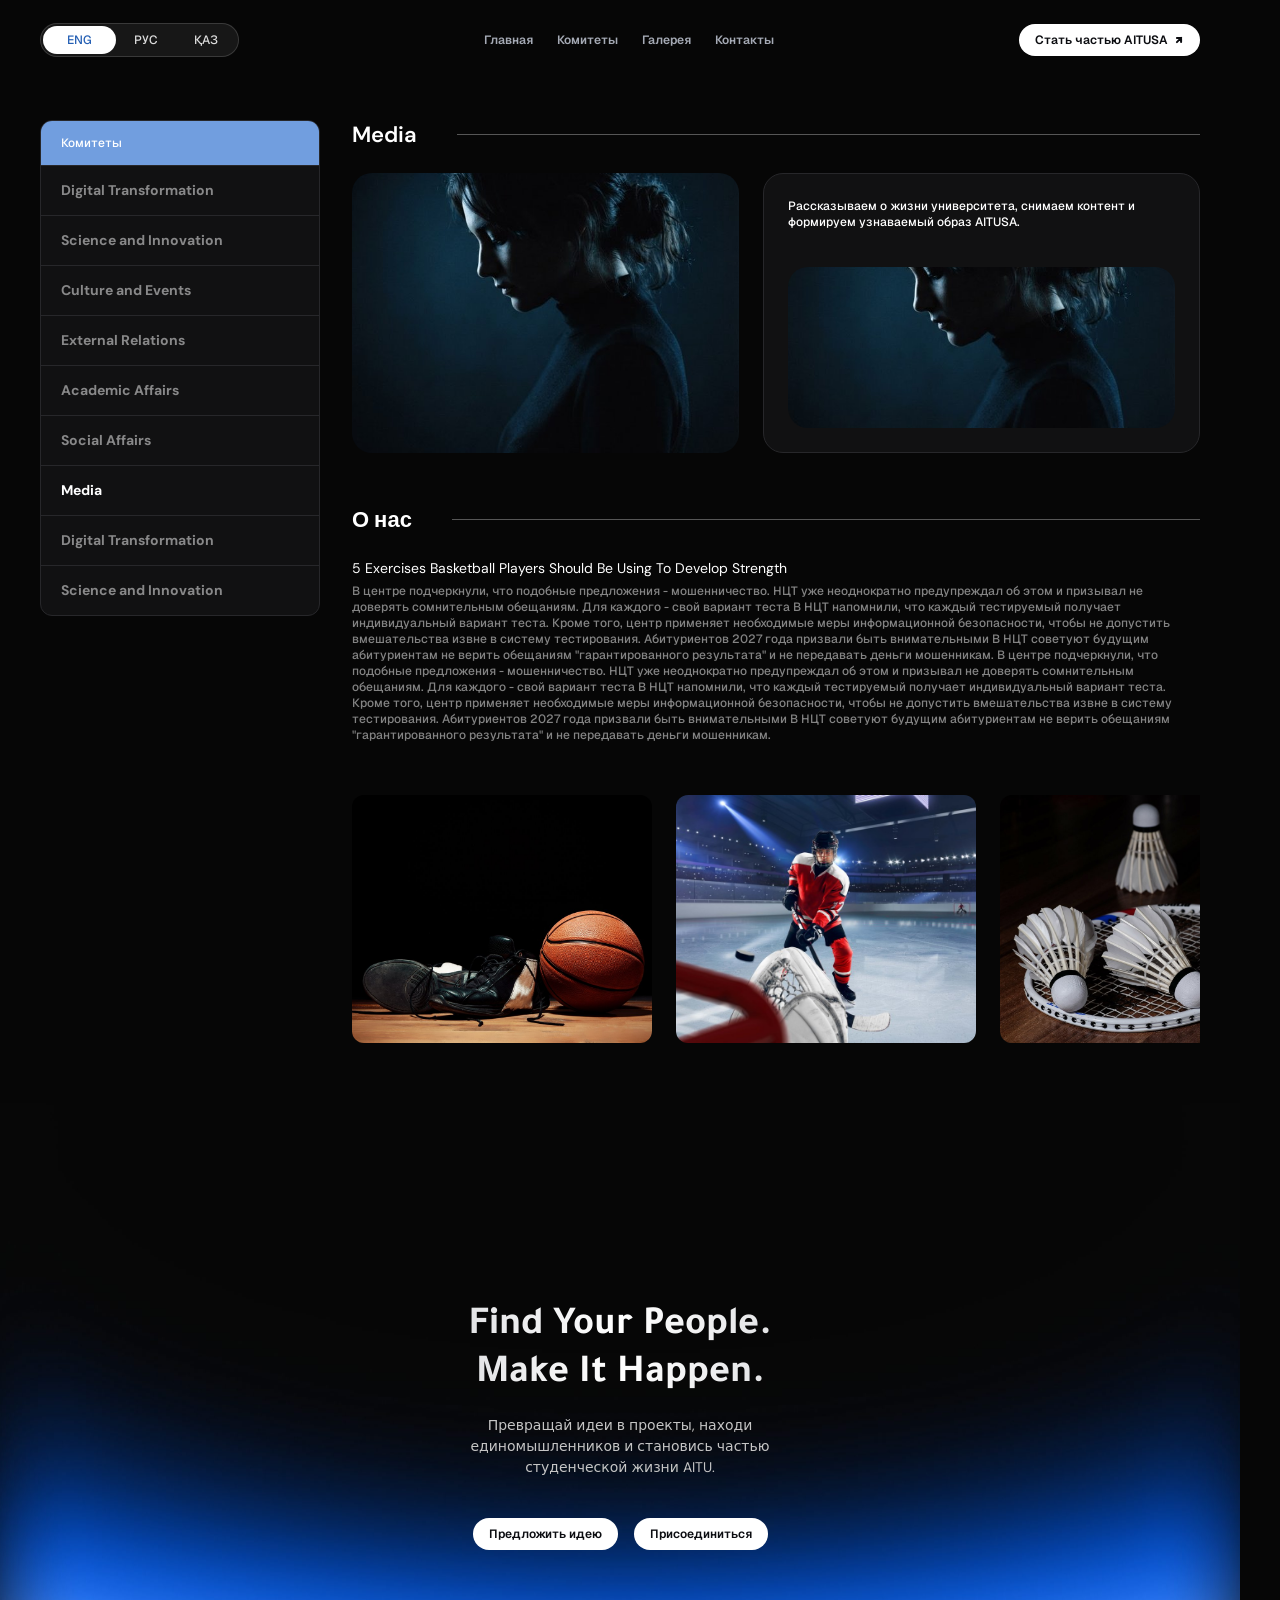
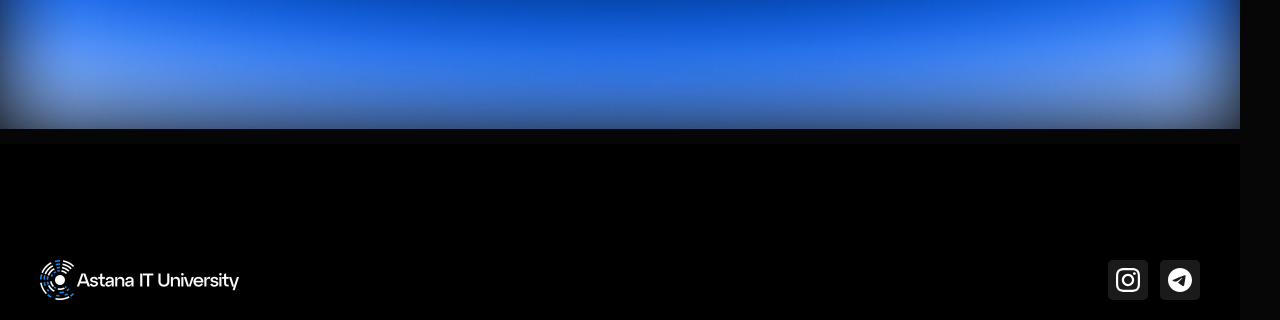
==== committee.html @ 29616104 "Revert "Point Контакты nav link to Telegram" This reverts commit 77c4627c0dfffaf804b4581aea89e453491" ====
<!doctype html>
<html lang="ru">
<head>
<meta charset="utf-8">
<meta name="viewport" content="width=device-width, initial-scale=1">
<title>AITUSA — Комитеты</title>
<link rel="stylesheet" href="style.css?v=2">
</head>
<body>
<div class="page">

  <header class="nav">
    <nav class="lang glass"><a class="on" href="#">ENG</a><a href="#">РУС</a><a href="#">ҚАЗ</a></nav>
    <ul>
      <li><a href="index.html">Главная</a></li>
      <li><a href="committee.html">Комитеты</a>
        <div class="dropdown">
          <a href="committee.html"><i class="ic"><img src="assets/icon-cap.svg" alt=""></i><div><b>Digital Transformation</b><span>Программы для получения степени бакалавра</span></div></a>
          <a href="committee.html"><i class="ic"><img src="assets/icon-book.svg" alt=""></i><div><b>Science and Innovation</b><span>Программы для получения степени бакалавра</span></div></a>
          <a href="committee.html"><i class="ic"><img src="assets/icon-award.svg" alt=""></i><div><b>Culture and Events</b><span>Программы для получения степени бакалавра</span></div></a>
          <a href="committee.html"><i class="ic"><img src="assets/icon-globe2.svg" alt=""></i><div><b>External Relations</b><span>Программы для получения степени бакалавра</span></div></a>
          <a href="committee.html"><i class="ic"><img src="assets/icon-file.svg" alt=""></i><div><b>Academic Affairs</b><span>Программы для получения степени бакалавра</span></div></a>
          <a href="committee.html"><i class="ic"><img src="assets/icon-trophy.svg" alt=""></i><div><b>Social Affairs</b><span>Программы для получения степени бакалавра</span></div></a>
          <a href="committee.html"><i class="ic"><img src="assets/icon-camera.svg" alt=""></i><div><b>Media</b><span>Программы для получения степени бакалавра</span></div></a>
        </div>
      </li>
      <li><a href="gallery.html">Галерея</a></li>
      <li><a href="index.html#contacts">Контакты</a></li>
    </ul>
    <a class="pill" href="#">Стать частью AITUSA <img src="assets/arrow-up-right.svg" alt=""></a>
  </header>

  <main class="inner">
  <div class="committee">
    <nav class="sidebar">
      <a href="#">Комитеты</a>
    <a href="#">Digital Transformation</a>
    <a href="#">Science and Innovation</a>
    <a href="#">Culture and Events</a>
    <a href="#">External Relations</a>
    <a href="#">Academic Affairs</a>
    <a href="#">Social Affairs</a>
    <a href="#" class="on">Media</a>
    <a href="#">Digital Transformation</a>
    <a href="#">Science and Innovation</a>
    </nav>
    <div class="body">
      <section>
        <div class="sec-head"><h2>Media</h2></div>
        <div class="about-row">
          <img src="assets/portrait.jpg" alt="">
          <div class="about-card">
            <p>Рассказываем о жизни университета, снимаем контент и формируем узнаваемый образ AITUSA.</p>
            <img src="assets/portrait.jpg" alt="">
          </div>
        </div>
      </section>
      <section>
        <div class="sec-head"><h2>О нас</h2></div>
        <div class="text">
          <h3>5 Exercises Basketball Players Should Be Using To Develop Strength</h3>
          <p>В центре подчеркнули, что подобные предложения - мошенничество. НЦТ уже неоднократно предупреждал об этом и призывал не доверять сомнительным обещаниям. Для каждого - свой вариант теста В НЦТ напомнили, что каждый тестируемый получает индивидуальный вариант теста. Кроме того, центр применяет необходимые меры информационной безопасности, чтобы не допустить вмешательства извне в систему тестирования. Абитуриентов 2027 года призвали быть внимательными В НЦТ советуют будущим абитуриентам не верить обещаниям "гарантированного результата" и не передавать деньги мошенникам. В центре подчеркнули, что подобные предложения - мошенничество. НЦТ уже неоднократно предупреждал об этом и призывал не доверять сомнительным обещаниям. Для каждого - свой вариант теста В НЦТ напомнили, что каждый тестируемый получает индивидуальный вариант теста. Кроме того, центр применяет необходимые меры информационной безопасности, чтобы не допустить вмешательства извне в систему тестирования. Абитуриентов 2027 года призвали быть внимательными В НЦТ советуют будущим абитуриентам не верить обещаниям "гарантированного результата" и не передавать деньги мошенникам.</p>
        </div>
      </section>
      <div class="strip">
        <img src="assets/event-basketball.jpg" alt=""><img src="assets/event-hockey.jpg" alt=""><img src="assets/event-badminton.jpg" alt=""><img src="assets/event-badminton.jpg" alt="">
      </div>
    </div>
  </div>

  <footer class="footer" id="contacts">
    <div class="cta">
      <h2 class="display">Find Your People.<br>Make It Happen.</h2>
      <p>Превращай идеи в проекты, находи единомышленников и становись частью студенческой жизни AITU.</p>
      <div class="center"><a class="pill" href="#">Предложить идею</a><a class="pill" href="#">Присоединиться</a></div>
    </div>
    <div class="bottom">
      <img class="logo" src="assets/aitu-logo.png" alt="Astana IT University">
      <div class="soc">
        <a href="#"><img src="assets/icon-instagram.svg" alt="Instagram"></a>
        <a href="#"><img src="assets/icon-telegram.svg" alt="Telegram"></a>
      </div>
    </div>
  </footer>
  </main>

</div>
</body>
</html>
---- style.css ----
@import url('https://fonts.googleapis.com/css2?family=Geist:wght@400;500;600;700;800&family=DM+Sans:opsz,wght@9..40,400;9..40,500;9..40,600;9..40,700&family=Tajawal:wght@700&display=swap');

:root {
  --bg: #060606;
  --card: #111112;
  --line: #27272a;
  --glass: rgba(255, 255, 255, .07);
  --glass-line: rgba(255, 255, 255, .15);
  --muted: #a5aab5;
  --blue: #005cf2;
  --blue-soft: #719edf;
  --ink: #0b0c10;
  --field: #171717;
  --field-line: #3a3a3a;
}

* { box-sizing: border-box; margin: 0; padding: 0; }
html { background: var(--bg); overflow-x: hidden; scrollbar-width: none; } /* 100vw включает скроллбар — прячем, чтобы не было полосы справа */
html::-webkit-scrollbar { display: none; }
body { font-family: 'DM Sans', system-ui, sans-serif; color: #fff; background: var(--bg); -webkit-font-smoothing: antialiased; }
a { color: inherit; text-decoration: none; }
img { display: block; }
ul { list-style: none; }
[hidden] { display: none !important; }
h1, h2, h3 { font-weight: 700; }

/* ponytail: 1240 макет масштабируется на всю ширину экрана, без настоящего адаптива */
.page { width: 1240px; position: relative; overflow: hidden; zoom: calc(100vw / 1240px); }

/* ---------- pills / buttons ---------- */
.pill { display: inline-flex; align-items: center; justify-content: center; gap: 6px; height: 32px; padding: 0 16px; border-radius: 100px; background: #fff; color: var(--ink); font: 600 12px/1 Geist, sans-serif; white-space: nowrap; }
.pill img { width: 10px; height: 10px; }
.glass { background: var(--glass); border: 1px solid var(--glass-line); }
.center { display: flex; justify-content: center; }
.display { font: 700 40px/48px Tajawal, sans-serif; }

/* ---------- navbar ---------- */
.nav { position: absolute; top: 0; left: 0; right: 0; height: 80px; display: flex; align-items: center; justify-content: space-between; padding: 24px 40px; z-index: 5; }
.lang { display: flex; padding: 2px; border-radius: 32px; font: 500 12px/16px Geist, sans-serif; color: rgba(255, 255, 255, .85); }
.lang a { padding: 6px 18px; border-radius: 24px; }
.lang a.on { padding: 6px 24px; background: #fff; color: #245fb4; }
.nav ul { display: flex; gap: 24px; font: 600 12px/1 Geist, sans-serif; color: var(--muted); position: relative; }
.nav li.active { color: #fff; }
.nav li { position: relative; padding: 10px 0; }

/* committees dropdown (55:669) */
.dropdown { display: none; position: absolute; top: 28px; left: 0; width: 360px; padding: 14px; border-radius: 12px; background: #15161a; border: 1px solid var(--glass-line); box-shadow: 0 20px 60px rgba(0, 0, 0, .6); }
.nav li:hover .dropdown { display: block; }
.dropdown a { display: flex; gap: 12px; align-items: flex-start; padding: 12px 10px; border-radius: 8px; }
.dropdown a:hover { background: var(--glass); }
.dropdown .ic { flex: none; width: 28px; height: 28px; border-radius: 6px; background: var(--blue-soft); display: grid; place-items: center; }
.dropdown .ic img { width: 16px; height: 16px; }
.dropdown b { display: block; font: 700 12px/1.2 Geist, sans-serif; color: #fff; }
.dropdown span { display: block; margin-top: 4px; font: 400 10px/1.3 Geist, sans-serif; color: var(--muted); }

/* ---------- hero ---------- */
.hero { position: relative; height: 1007px; overflow: hidden; }
.hero .bg { left: 17px; top: -42px; width: 1362px; height: 763px; }
.hero .glow { left: 468px; top: 272px; width: 445px; height: 410px; border-radius: 50%; background: rgba(255, 255, 255, .08); filter: blur(200px); }
.hero .cat { left: 228px; top: 144px; width: 780px; height: 780px; }
.hero > * { position: absolute; }
.pitch { left: 40px; top: 157px; width: 712px; }
.pitch h1 { font: 700 64px/1.2 Tajawal, sans-serif; letter-spacing: -1px; text-transform: uppercase; width: 587px; }
.pitch p { width: 385px; font-size: 14px; line-height: 1.5; color: rgba(255, 255, 255, .64); }
.watch { display: flex; align-items: center; gap: 12px; margin-top: 24px; font: 700 12px/1 Geist, sans-serif; letter-spacing: 1px; text-transform: uppercase; }
.watch i { width: 40px; height: 40px; border-radius: 50%; border: 1.5px solid #fff; background: var(--glass); display: grid; place-items: center; }
.watch i img { width: 14px; height: 14px; }

.about { left: 900px; top: 398px; width: 300px; padding: 20px; border-radius: 16px; display: flex; flex-direction: column; gap: 12px; }
.about h3 { font: 700 12px/1 Geist, sans-serif; text-transform: uppercase; }
.about p { font: 400 11px/1.4 Geist, sans-serif; color: rgba(255, 255, 255, .8); }
.about .pill { width: 100%; }

.stats { left: 40px; top: 613px; display: flex; gap: 24px; padding: 16px 24px; border-radius: 24px; }
.stats b { display: block; font: 800 14px/1 Geist, sans-serif; }
.stats span { display: block; margin-top: 2px; font: 400 9px/1 Geist, sans-serif; color: var(--muted); }

.follow { left: 992px; top: 624px; display: flex; align-items: center; gap: 8px; padding: 6px 12px; border-radius: 100px; }
.follow img { width: 24px; height: 24px; border-radius: 50%; }
.follow b { display: block; font: 800 14px/1 Geist, sans-serif; }
.follow span { display: block; margin-top: 1px; font: 400 9px/1 Geist, sans-serif; color: var(--muted); }

/* ---------- generic section header ---------- */
.sec-head { display: flex; align-items: center; gap: 40px; height: 29px; }
.sec-head h2 { font: 600 22px/29px 'DM Sans', sans-serif; white-space: nowrap; }
.sec-head:after { content: ''; flex: 1; height: 1px; background: rgba(255, 255, 255, .32); }

/* ---------- events (landing) ---------- */
.events { padding: 0 40px; height: 571px; position: relative; }
.events .row { display: flex; gap: 24px; margin-top: 52px; overflow: hidden; }
.event { flex: none; width: 300px; }
.event img { width: 300px; height: 248px; object-fit: cover; border-radius: 12px; }
.event time { display: block; margin-top: 16px; font-size: 14px; line-height: 1.5; color: rgba(255, 255, 255, .6); }
.event h3 { margin-top: 8px; font-size: 16px; line-height: 21px; height: 42px; overflow: hidden; }
.event p { margin-top: 8px; font-size: 14px; line-height: 21px; color: rgba(255, 255, 255, .8); display: -webkit-box; -webkit-line-clamp: 3; -webkit-box-orient: vertical; overflow: hidden; }
.events > .center { position: absolute; left: 0; right: 0; top: 539px; }

/* ---------- manifesto + bento ---------- */
.manifesto { margin-top: 200px; height: 361px; text-align: center; }
.manifesto h2 { width: 920px; margin: 0 auto; height: 192px; }
.manifesto h2 span { color: #5a5c63; }
.manifesto p { margin-top: 48px; font-size: 14px; color: rgba(255, 255, 255, .31); }

.bento { margin: 0 40px; height: 344px; padding: 32px; border-radius: 32px; background: #0b0b0c; border: 1px solid rgba(255, 255, 255, .1); display: flex; gap: 24px; }
.bento > * { height: 280px; border-radius: 20px; flex: none; }
.bento p { font: 500 12px/16px Geist, sans-serif; color: rgba(255, 255, 255, .31); }
.b-built { width: 364px; padding: 24px 16px; position: relative; }
.b-built h3 { width: 332px; text-transform: uppercase; }
.b-built p { margin-top: 16px; width: 332px; }
.b-built .g1, .b-built .g2, .shield { position: absolute; display: grid; place-items: center; border-radius: 16px; background: rgba(255, 255, 255, .06); border: 1px solid rgba(255, 255, 255, .1); }
.b-built .g1 { left: 185px; top: -10px; width: 57px; height: 57px; }
.b-built .g2 { left: 40px; top: 186px; width: 54px; height: 54px; }
.b-built img { width: 28px; height: 28px; }
.b-team { width: 240px; background: #fff; color: var(--ink); padding: 24px; }
.avatars { display: grid; grid-template-columns: repeat(3, 58px); gap: 8px; }
.avatars img { width: 58px; height: 58px; border-radius: 50%; object-fit: cover; }
.b-team .stat { display: flex; align-items: baseline; justify-content: space-between; margin-top: 60px; }
.b-team b { font: 700 40px/48px 'DM Sans', sans-serif; }
.b-team span { font: 500 10px/1 'DM Sans', sans-serif; }
.b-events { width: 240px; background: var(--card); border: 1px solid var(--line); padding: 24px; display: flex; flex-direction: column; position: relative; }
.b-events .top { display: flex; justify-content: space-between; align-items: flex-start; }
.b-events b { font: 700 36px/48px 'DM Sans', sans-serif; }
.b-events small { display: block; font-size: 10px; color: rgba(255, 255, 255, .5); letter-spacing: .3px; }
.shield { right: 24px; top: 34px; width: 44px; height: 44px; border-radius: 50%; }
.shield img { width: 28px; height: 28px; }
.b-events p { margin-top: auto; }
.b-portrait { width: 180px; object-fit: cover; }

/* ---------- committees ---------- */
.committees { margin-top: 200px; padding: 0 40px; }
.grid { margin-top: 40px; display: flex; flex-direction: column; gap: 24px; }
.grid .row { display: flex; gap: 24px; }
.card { flex: 1; height: 275px; padding: 32px; border-radius: 24px; background: var(--card); border: 1px solid var(--line); display: flex; flex-direction: column; }
.card .ic { width: 48px; height: 48px; border-radius: 12px; background: var(--blue-soft); display: grid; place-items: center; }
.card .ic img { width: 24px; height: 24px; }
.card h3 { margin-top: 24px; font-size: 22px; line-height: 29px; }
.card p { margin-top: 12px; font-size: 14px; line-height: 21px; color: rgba(255, 255, 255, .32); }
.card a { margin-top: auto; display: flex; justify-content: space-between; align-items: center; font: 800 14px/18px Geist, sans-serif; }
.card a i { width: 32px; height: 32px; border-radius: 50%; background: var(--blue-soft); display: grid; place-items: center; }
.card a i img { width: 14px; height: 14px; }
.card.bright .ic, .card.bright a i { background: var(--blue); }

/* ---------- why us ---------- */
.why { position: relative; margin: 200px 40px 0; height: 480px; }
.why .ring { position: absolute; left: 50%; top: 50%; translate: -50% -50%; border-radius: 50%; border: 1px solid #59595c; }
.why h2 { position: absolute; left: 50%; top: 50%; translate: -50% -50%; width: 300px; text-align: center; }
.why .q { position: absolute; width: 420px; padding: 24px; border-radius: 20px; background: var(--card); border: 1px solid var(--line); }
.why .q h3 { font-size: 22px; line-height: 29px; }
.why .q p { margin-top: 8px; font-size: 14px; line-height: 21px; color: rgba(255, 255, 255, .8); }

/* ---------- gallery (landing) ---------- */
.gallery { margin-top: 200px; padding: 0 40px; }
.g-grid { margin-top: 40px; display: flex; flex-direction: column; gap: 24px; }
.g-grid .row { display: flex; gap: 24px; }
.g-grid img { height: 320px; border-radius: 24px; object-fit: cover; }
.g-grid .n { width: 280px; }
.g-grid .w { width: 856px; }
.gallery .center { margin-top: 40px; }

/* ---------- footer ---------- */
.footer { margin-top: 200px; }
.cta { position: relative; height: 626px; padding-top: 200px; text-align: center; overflow: hidden; z-index: 0; }
.cta::before { content: ''; position: absolute; left: -90px; top: -90px; width: 1420px; height: 806px; background: url(assets/footer-glow.jpg) 0 0 / 100% 100%; z-index: -1; } /* рендер Gradient+Blur, blur 90 = отступ */
.cta h2 { background: linear-gradient(90deg, #8a8d96, #fff 50%, #8a8d96); -webkit-background-clip: text; background-clip: text; color: transparent; }
.cta p { margin: 16px auto 0; width: 404px; font-size: 14px; line-height: 21px; color: #c5c5c5; }
.cta .center { margin-top: 40px; gap: 16px; }
.bottom { margin-top: 15px; height: 176px; padding: 96px 40px 0; display: flex; justify-content: space-between; align-items: center; background: #000; }
.bottom .logo { width: 199px; height: 40px; }
.bottom .soc { display: flex; gap: 12px; }
.bottom .soc a { width: 40px; height: 40px; border-radius: 4.8px; background: #1a1a1a; display: grid; place-items: center; }
.bottom .soc img { width: 24px; height: 24px; }

/* ---------- inner pages: shared ---------- */
.inner { padding: 120px 40px 0; }
.inner .footer { margin: 60px -40px 0; }

/* ---------- committee page (51:120) ---------- */
.committee { display: flex; gap: 32px; }
.sidebar { flex: none; width: 280px; align-self: flex-start; border-radius: 12px; overflow: hidden; border: 1px solid var(--line); background: var(--card); }
.sidebar a { display: block; padding: 14px 20px; font: 700 14px/21px 'DM Sans', sans-serif; color: rgba(255, 255, 255, .5); border-top: 1px solid var(--line); }
.sidebar a:first-child { border: 0; background: var(--blue-soft); font: 500 12px/16px Geist, sans-serif; color: #fff; }
.sidebar a.on { color: #fff; }
.sidebar a:hover { color: #fff; }
.committee .body { flex: 1; min-width: 0; display: flex; flex-direction: column; gap: 52px; }
.committee .about-row { display: flex; gap: 24px; margin-top: 24px; }
.committee .about-row > img { width: 387px; height: 280px; object-fit: cover; border-radius: 20px; }
.committee .about-card { flex: 1; height: 280px; padding: 24px; border-radius: 20px; background: var(--card); border: 1px solid var(--line); display: flex; flex-direction: column; gap: 0; }
.committee .about-card p { font: 500 12px/16px Geist, sans-serif; height: 71px; }
.committee .about-card img { width: 100%; height: 161px; object-fit: cover; border-radius: 20px; }
.committee .text { margin-top: 24px; display: flex; flex-direction: column; gap: 4px; }
.committee .text h3 { font-size: 14px; line-height: 21px; font-weight: 400; }
.committee .text p { font: 500 12px/16px Geist, sans-serif; color: rgba(255, 255, 255, .5); }
.committee .strip { display: flex; gap: 24px; overflow: hidden; }
.committee .strip img { flex: none; width: 300px; height: 248px; object-fit: cover; border-radius: 12px; }

/* ---------- gallery page (75:277) ---------- */
.g-head { width: 640px; display: flex; flex-direction: column; gap: 32px; }
.badge { display: inline-flex; align-items: center; gap: 6px; align-self: flex-start; height: 32px; padding: 0 16px; border-radius: 100px; font: 500 12px/16px Geist, sans-serif; }
.badge img { width: 14px; height: 14px; }
.g-head p { margin-top: 4px; font-size: 16px; line-height: 24px; color: rgba(255, 255, 255, .64); }

.filters { margin-top: 32px; display: flex; gap: 12px; align-items: flex-start; }
.chip { display: inline-flex; align-items: center; gap: 8px; height: 45px; padding: 0 16px; border-radius: 100px; background: var(--field); border: 1px solid var(--field-line); font-size: 14px; line-height: 21px; white-space: nowrap; cursor: pointer; list-style: none; }
.chip::-webkit-details-marker { display: none; }
.chip img { width: 16px; height: 16px; }
.chip img.chev { width: 12px; height: 12px; }
.chip.on { padding: 0 28px; background: #2f80ed; border-color: transparent; }
.chip.reset { margin-left: auto; padding: 0 20px; }
.chip.reset img { width: 14px; height: 14px; }
.filter { position: relative; }
.filter[open] .chip { border-color: #fff; }
.filter[open] .chev { rotate: 180deg; }
.fcard { position: absolute; z-index: 10; top: 53px; left: 0; width: 290px; border-radius: 16px; background: var(--field); border: 1px solid var(--field-line); box-shadow: 0 30px 80px rgba(0, 0, 0, .7); }
.fcard header { display: flex; align-items: center; gap: 10px; padding: 16px 16px 12px; border-bottom: 1px solid var(--field-line); font: 600 14px/18px 'DM Sans', sans-serif; }
.fcard header img { width: 18px; height: 18px; }
.fcard header .x { margin-left: auto; width: 16px; height: 16px; cursor: pointer; }
.fcard ul { padding: 12px 16px 16px; }
.fcard label { display: flex; align-items: center; gap: 12px; padding: 8px 0; font-size: 13px; line-height: 17px; white-space: nowrap; cursor: pointer; }
.fcard label.all { font-weight: 500; }
.fcard input { appearance: none; flex: none; width: 18px; height: 18px; margin: 0; border-radius: 4px; border: 1px solid rgba(255, 255, 255, .5); cursor: pointer; }
.fcard input:checked { border: 0; background: #3b82f6 url(assets/ic-check.svg) center / 10px no-repeat; }
.fcard label img { width: 28px; height: 28px; }
.fcard small { margin-left: auto; font: 400 11px/14px Geist, sans-serif; }

.projects { margin-top: 48px; display: grid; grid-template-columns: repeat(3, 370px); gap: 24px; }
.proj { position: relative; height: 485px; padding: 24px; border-radius: 16px; overflow: hidden; display: flex; flex-direction: column; isolation: isolate; }
.proj > img { position: absolute; inset: 0; z-index: -1; width: 100%; height: 100%; object-fit: cover; filter: brightness(.5); }
.proj .top { display: flex; justify-content: space-between; align-items: center; font: 500 12px/16px Geist, sans-serif; }
.proj .tag { height: 28px; padding: 0 16px; border-radius: 100px; display: inline-flex; align-items: center; }
.proj .tag.academic { background: #4d8bfa; }
.proj .tag.it { background: #a88bfa; }
.proj .tag.culture { background: #47d1a0; }
.proj time { display: flex; align-items: center; gap: 4px; }
.proj time img { width: 14px; height: 14px; }
.proj h3 { margin-top: auto; font-size: 22px; line-height: 29px; }
.proj p { margin-top: 8px; font-size: 14px; line-height: 21px; }
.proj .people { margin-top: 16px; display: flex; align-items: center; gap: 8px; font: 500 12px/16px Geist, sans-serif; }
.proj .people span { display: flex; }
.proj .people img { width: 24px; height: 24px; border-radius: 50%; border: 1px solid #fff; }
.proj .people img + img { margin-left: -8px; }

.empty { height: 280px; border-radius: 24px; background: rgba(21, 21, 22, .64); display: flex; flex-direction: column; justify-content: center; align-items: center; gap: 8px; text-align: center; }
.empty b { font-size: 22px; line-height: 29px; }
.empty span { font-size: 14px; line-height: 21px; color: rgba(255, 255, 255, .64); }

/* ---------- events page (83:1128) ---------- */
.ev-section .cards { margin-top: 24px; display: grid; grid-template-columns: repeat(3, 371px); gap: 24px; }
.ev-section.band { margin: 64px -40px; padding: 64px 40px; background: rgba(21, 21, 22, .64); }
.ev { height: 520px; border-radius: 32px; overflow: hidden; background: var(--card); border: 1px solid var(--line); }
.ev .img { position: relative; height: 240px; }
.ev .img img { width: 100%; height: 100%; object-fit: cover; }
.ev .img span { position: absolute; left: 20px; top: 20px; height: 27px; padding: 0 14px; border-radius: 100px; background: rgba(17, 17, 18, .24); backdrop-filter: blur(8px); font: 400 11px/27px Geist, sans-serif; }
.ev .info { padding: 24px 24px 28px; display: flex; flex-direction: column; gap: 16px; }
.ev .meta { display: flex; flex-direction: column; gap: 8px; }
.ev .meta div { display: flex; align-items: center; gap: 8px; font: 500 12px/16px Geist, sans-serif; color: rgba(255, 255, 255, .64); }
.ev .meta img { width: 16px; height: 16px; }
.ev h3 { font-size: 22px; line-height: 29px; }
.ev p { font-size: 14px; line-height: 21px; color: rgba(255, 255, 255, .64); }

/* ======================= mobile (< 900px) ======================= */
@media (max-width: 900px) {
  .page { width: 100%; zoom: 1; padding: 0 16px; }

  /* nav: switcher + cta сверху, ссылки строкой ниже */
  .nav { position: relative; height: auto; flex-wrap: wrap; padding: 16px 0; gap: 12px; }
  .nav ul { order: 3; width: 100%; justify-content: center; gap: 20px; }
  .nav li { padding: 6px 0; }
  .dropdown { display: none !important; }

  /* hero: всё в колонку */
  .hero { height: auto; display: flex; flex-direction: column; gap: 20px; padding-bottom: 8px; overflow: visible; isolation: isolate; }
  .hero > * { position: static; }
  .hero .bg { position: absolute; left: -16px; top: -80px; width: 100vw; height: 720px; object-fit: cover; object-position: 50% 0; z-index: -1; opacity: .7; }
  .hero .glow { display: none; }
  .pitch { width: 100%; padding-top: 16px; }
  .pitch h1 { width: 100%; font-size: 40px; }
  .pitch p { width: 100%; }
  .hero .cat { width: 100%; height: auto; align-self: center; max-width: 480px; margin: -24px 0 -8px; }
  .about { width: 100%; }
  .stats { justify-content: space-between; }
  .follow { align-self: flex-start; }

  /* events: горизонтальная лента */
  .events { padding: 0; height: auto; }
  .events .row { margin-top: 32px; overflow-x: auto; scroll-snap-type: x mandatory; padding-bottom: 8px; scrollbar-width: none; }
  .events .row::-webkit-scrollbar { display: none; }
  .event { width: 260px; scroll-snap-align: start; }
  .event img { width: 260px; height: 200px; }
  .events > .center { position: static; margin-top: 24px; }

  /* manifesto + bento */
  .manifesto { margin-top: 96px; height: auto; }
  .manifesto h2 { width: 100%; height: auto; font-size: 24px; line-height: 32px; }
  .manifesto p { margin-top: 24px; }
  .bento { margin: 40px 0 0; height: auto; padding: 16px; flex-direction: column; gap: 16px; }
  .bento > * { width: 100%; height: auto; }
  .b-built { min-height: 280px; }
  .b-built h3 { font-size: 32px; line-height: 40px; }
  .b-built h3, .b-built p { width: auto; max-width: 332px; }
  .b-team { height: 280px; }
  .b-events { height: 240px; }
  .b-portrait { height: 280px; }

  /* committees */
  .committees { margin-top: 96px; padding: 0; }
  .grid .row { flex-direction: column; }
  .card { height: auto; min-height: 220px; padding: 24px; }

  /* why us */
  .why { margin: 96px 0 0; height: auto; display: flex; flex-direction: column; gap: 16px; }
  .why .ring { display: none; }
  .why h2, .why .q { position: static !important; translate: none; width: 100%; }
  .why h2 { order: -1; margin-bottom: 8px; }

  /* gallery */
  .gallery { margin-top: 96px; padding: 0; }
  .g-grid { margin-top: 24px; gap: 16px; }
  .g-grid .row { flex-direction: column; gap: 16px; }
  .g-grid img, .g-grid .n, .g-grid .w { width: 100%; height: 220px; }
  .gallery .center { margin-top: 24px; }

  /* footer */
  .footer { margin: 96px -16px 0; }
  .cta { height: auto; padding: 120px 16px 80px; }
  .cta::before { left: 0; top: -60px; width: 100%; height: calc(100% + 120px); }
  .cta h2 { font-size: 28px; line-height: 36px; }
  .cta h2 br { display: none; }
  .cta p { width: 100%; }
  .cta .center { flex-wrap: wrap; }
  .bottom { height: auto; padding: 40px 16px; }
  .bottom .logo { width: 150px; height: 30px; }

  /* inner pages */
  .inner { padding: 24px 0 0; }
  .inner .footer { margin: 60px -16px 0; }
  .committee { flex-direction: column; }
  .sidebar { width: 100%; }
  .committee .about-row { flex-direction: column; }
  .committee .about-row > img { width: 100%; }
  .committee .strip { overflow-x: auto; }
  .g-head { width: 100%; }
  .g-head h1 { font-size: 32px; line-height: 40px; }
  .filters { flex-wrap: wrap; }
  .chip.reset { margin-left: 0; }
  .projects, .ev-section .cards { grid-template-columns: 1fr; }
  .ev-section.band { margin: 48px -16px; padding: 48px 16px; }
}
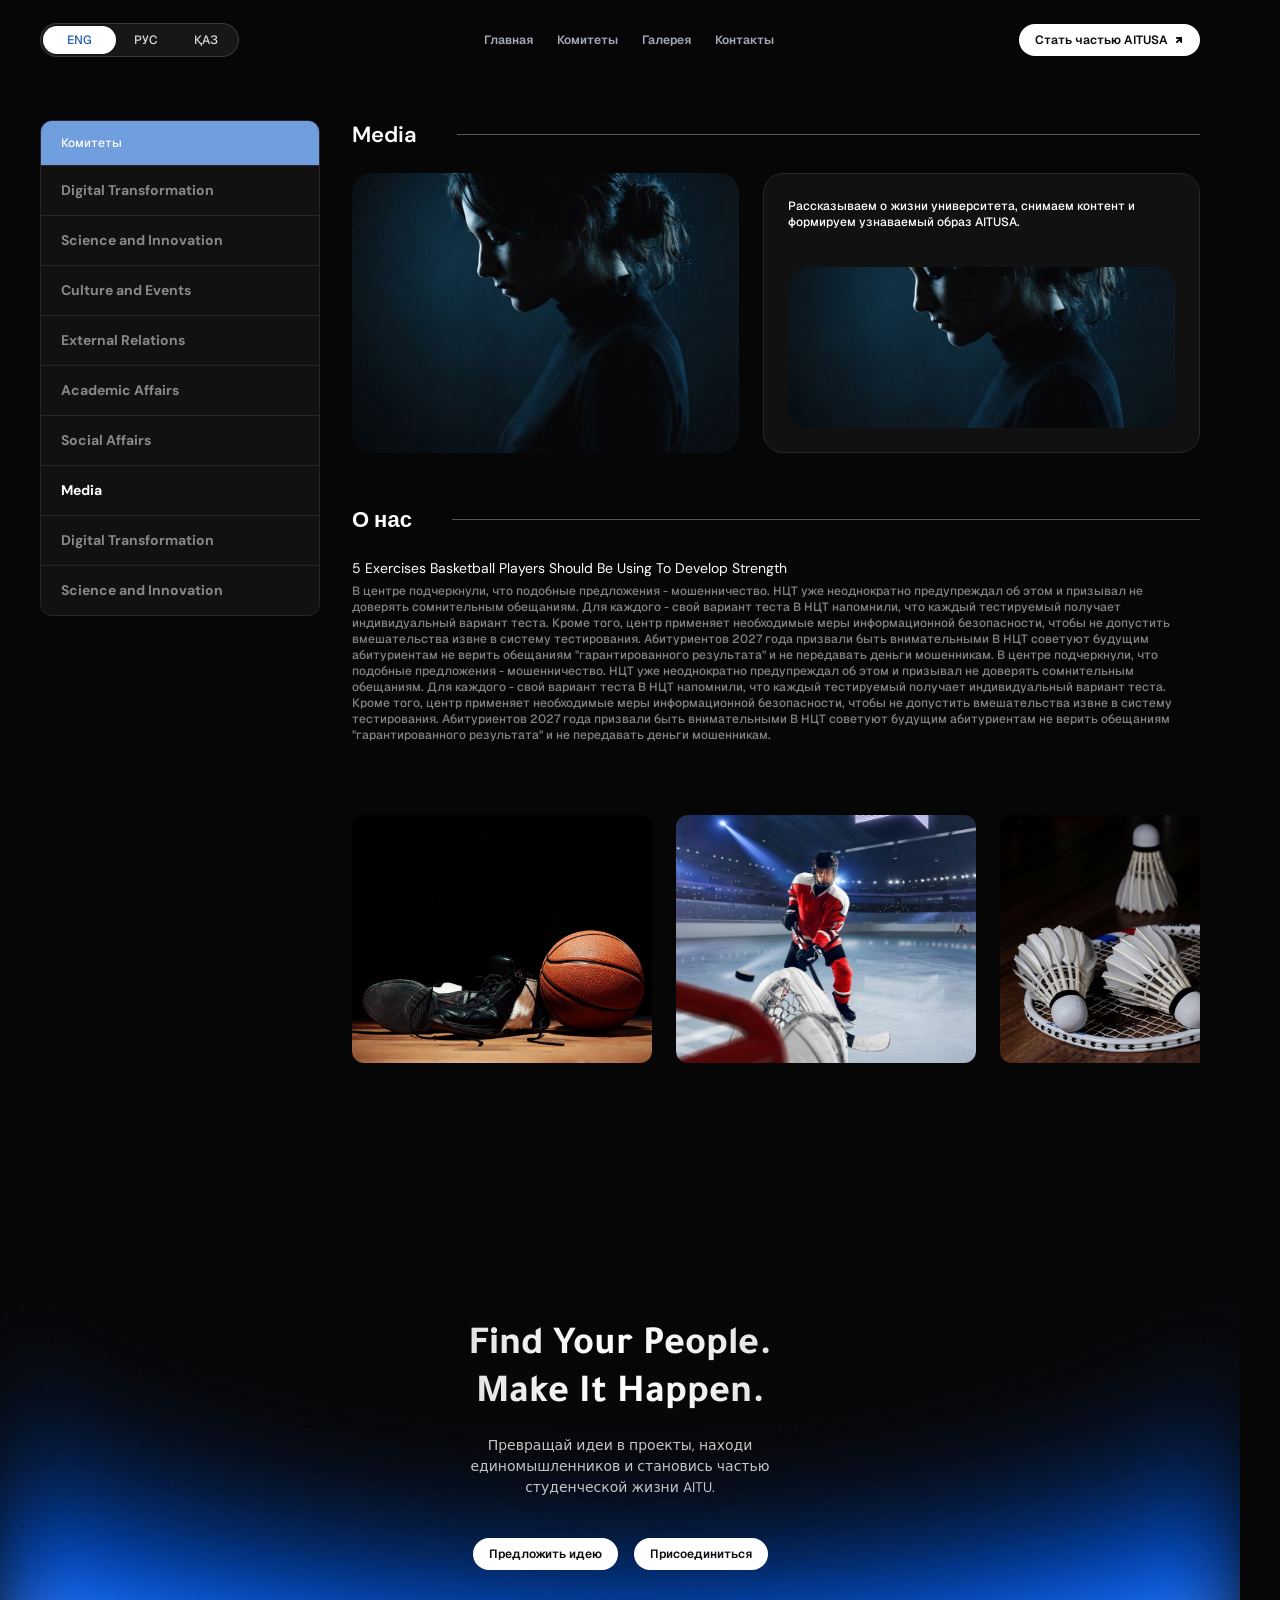
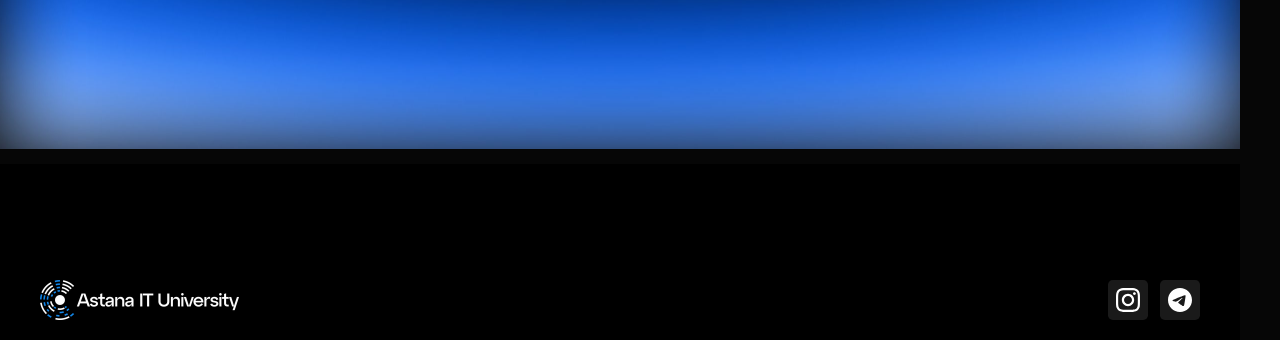
==== commit 6dc41963: "Mobile layouts for committee, gallery and events pages (Figma iPhone frames)" ====
--- a/committee.html
+++ b/committee.html
@@ -4,7 +4,7 @@
 <meta charset="utf-8">
 <meta name="viewport" content="width=device-width, initial-scale=1">
 <title>AITUSA — Комитеты</title>
-<link rel="stylesheet" href="style.css?v=2">
+<link rel="stylesheet" href="style.css?v=8">
 </head>
 <body>
 <div class="page">
@@ -15,36 +15,39 @@
       <li><a href="index.html">Главная</a></li>
       <li><a href="committee.html">Комитеты</a>
         <div class="dropdown">
+          <a class="x" href="#"><img src="assets/ic-x-circle.svg" alt="Закрыть"></a>
           <a href="committee.html"><i class="ic"><img src="assets/icon-cap.svg" alt=""></i><div><b>Digital Transformation</b><span>Программы для получения степени бакалавра</span></div></a>
-          <a href="committee.html"><i class="ic"><img src="assets/icon-book.svg" alt=""></i><div><b>Science and Innovation</b><span>Программы для получения степени бакалавра</span></div></a>
+          <a class="bright" href="committee.html"><i class="ic"><img src="assets/icon-book.svg" alt=""></i><div><b>Science and Innovation</b><span>Программы для получения степени бакалавра</span></div></a>
           <a href="committee.html"><i class="ic"><img src="assets/icon-award.svg" alt=""></i><div><b>Culture and Events</b><span>Программы для получения степени бакалавра</span></div></a>
           <a href="committee.html"><i class="ic"><img src="assets/icon-globe2.svg" alt=""></i><div><b>External Relations</b><span>Программы для получения степени бакалавра</span></div></a>
           <a href="committee.html"><i class="ic"><img src="assets/icon-file.svg" alt=""></i><div><b>Academic Affairs</b><span>Программы для получения степени бакалавра</span></div></a>
-          <a href="committee.html"><i class="ic"><img src="assets/icon-trophy.svg" alt=""></i><div><b>Social Affairs</b><span>Программы для получения степени бакалавра</span></div></a>
-          <a href="committee.html"><i class="ic"><img src="assets/icon-camera.svg" alt=""></i><div><b>Media</b><span>Программы для получения степени бакалавра</span></div></a>
+          <a class="bright" href="committee.html"><i class="ic"><img src="assets/icon-trophy.svg" alt=""></i><div><b>Social Affairs</b><span>Программы для получения степени бакалавра</span></div></a>
+          <a class="bright" href="committee.html"><i class="ic"><img src="assets/icon-camera.svg" alt=""></i><div><b>Media</b><span>Программы для получения степени бакалавра</span></div></a>
         </div>
       </li>
       <li><a href="gallery.html">Галерея</a></li>
       <li><a href="index.html#contacts">Контакты</a></li>
     </ul>
-    <a class="pill" href="#">Стать частью AITUSA <img src="assets/arrow-up-right.svg" alt=""></a>
+    <a class="pill" href="https://t.me/Akend0" target="_blank" rel="noopener">Стать частью AITUSA <img src="assets/arrow-up-right.svg" alt=""></a>
   </header>
 
   <main class="inner">
   <div class="committee">
     <nav class="sidebar">
-      <a href="#">Комитеты</a>
-    <a href="#">Digital Transformation</a>
-    <a href="#">Science and Innovation</a>
-    <a href="#">Culture and Events</a>
-    <a href="#">External Relations</a>
-    <a href="#">Academic Affairs</a>
-    <a href="#">Social Affairs</a>
-    <a href="#" class="on">Media</a>
-    <a href="#">Digital Transformation</a>
-    <a href="#">Science and Innovation</a>
+      <div class="sec-head m-only"><h2>Поиск комитета</h2></div>
+      <input class="search m-only" type="search" placeholder="Поиск комитета">
+      <a class="head" href="#">Комитеты</a>
+    <a href="#detail">Digital Transformation</a>
+    <a href="#detail">Science and Innovation</a>
+    <a href="#detail">Culture and Events</a>
+    <a href="#detail">External Relations</a>
+    <a href="#detail">Academic Affairs</a>
+    <a href="#detail">Social Affairs</a>
+    <a href="#detail" class="on">Media</a>
+    <a href="#detail">Digital Transformation</a>
+    <a href="#detail">Science and Innovation</a>
     </nav>
-    <div class="body">
+    <div class="body" id="detail">
       <section>
         <div class="sec-head"><h2>Media</h2></div>
         <div class="about-row">
@@ -62,6 +65,7 @@
           <p>В центре подчеркнули, что подобные предложения - мошенничество. НЦТ уже неоднократно предупреждал об этом и призывал не доверять сомнительным обещаниям. Для каждого - свой вариант теста В НЦТ напомнили, что каждый тестируемый получает индивидуальный вариант теста. Кроме того, центр применяет необходимые меры информационной безопасности, чтобы не допустить вмешательства извне в систему тестирования. Абитуриентов 2027 года призвали быть внимательными В НЦТ советуют будущим абитуриентам не верить обещаниям "гарантированного результата" и не передавать деньги мошенникам. В центре подчеркнули, что подобные предложения - мошенничество. НЦТ уже неоднократно предупреждал об этом и призывал не доверять сомнительным обещаниям. Для каждого - свой вариант теста В НЦТ напомнили, что каждый тестируемый получает индивидуальный вариант теста. Кроме того, центр применяет необходимые меры информационной безопасности, чтобы не допустить вмешательства извне в систему тестирования. Абитуриентов 2027 года призвали быть внимательными В НЦТ советуют будущим абитуриентам не верить обещаниям "гарантированного результата" и не передавать деньги мошенникам.</p>
         </div>
       </section>
+      <div class="sec-head m-only"><h2>Галерея</h2></div>
       <div class="strip">
         <img src="assets/event-basketball.jpg" alt=""><img src="assets/event-hockey.jpg" alt=""><img src="assets/event-badminton.jpg" alt=""><img src="assets/event-badminton.jpg" alt="">
       </div>
@@ -77,13 +81,14 @@
     <div class="bottom">
       <img class="logo" src="assets/aitu-logo.png" alt="Astana IT University">
       <div class="soc">
-        <a href="#"><img src="assets/icon-instagram.svg" alt="Instagram"></a>
-        <a href="#"><img src="assets/icon-telegram.svg" alt="Telegram"></a>
+        <a href="https://instagram.com/astana_it_students" target="_blank" rel="noopener"><img src="assets/icon-instagram.svg" alt="Instagram"></a>
+        <a href="https://t.me/aitusanews" target="_blank" rel="noopener"><img src="assets/icon-telegram.svg" alt="Telegram"></a>
       </div>
     </div>
   </footer>
   </main>
 
 </div>
+<script src="nav.js"></script>
 </body>
 </html>
--- a/style.css
+++ b/style.css
@@ -178,7 +178,8 @@
 .committee { display: flex; gap: 32px; }
 .sidebar { flex: none; width: 280px; align-self: flex-start; border-radius: 12px; overflow: hidden; border: 1px solid var(--line); background: var(--card); }
 .sidebar a { display: block; padding: 14px 20px; font: 700 14px/21px 'DM Sans', sans-serif; color: rgba(255, 255, 255, .5); border-top: 1px solid var(--line); }
-.sidebar a:first-child { border: 0; background: var(--blue-soft); font: 500 12px/16px Geist, sans-serif; color: #fff; }
+.sidebar a.head { border: 0; background: var(--blue-soft); font: 500 12px/16px Geist, sans-serif; color: #fff; }
+.m-only { display: none; }
 .sidebar a.on { color: #fff; }
 .sidebar a:hover { color: #fff; }
 .committee .body { flex: 1; min-width: 0; display: flex; flex-direction: column; gap: 52px; }
@@ -192,6 +193,7 @@
 .committee .text p { font: 500 12px/16px Geist, sans-serif; color: rgba(255, 255, 255, .5); }
 .committee .strip { display: flex; gap: 24px; overflow: hidden; }
 .committee .strip img { flex: none; width: 300px; height: 248px; object-fit: cover; border-radius: 12px; }
+.committee .sec-head + .strip { margin-top: 20px; }
 
 /* ---------- gallery page (75:277) ---------- */
 .g-head { width: 640px; display: flex; flex-direction: column; gap: 32px; }
@@ -257,91 +259,146 @@
 .ev h3 { font-size: 22px; line-height: 29px; }
 .ev p { font-size: 14px; line-height: 21px; color: rgba(255, 255, 255, .64); }
 
-/* ======================= mobile (< 900px) ======================= */
+/* ======================= mobile (< 900px), Figma 78:693 / 83:2087 ======================= */
 @media (max-width: 900px) {
   .page { width: 100%; zoom: 1; padding: 0 16px; }
 
-  /* nav: switcher + cta сверху, ссылки строкой ниже */
-  .nav { position: relative; height: auto; flex-wrap: wrap; padding: 16px 0; gap: 12px; }
-  .nav ul { order: 3; width: 100%; justify-content: center; gap: 20px; }
-  .nav li { padding: 6px 0; }
-  .dropdown { display: none !important; }
-
-  /* hero: всё в колонку */
-  .hero { height: auto; display: flex; flex-direction: column; gap: 20px; padding-bottom: 8px; overflow: visible; isolation: isolate; }
-  .hero > * { position: static; }
-  .hero .bg { position: absolute; left: -16px; top: -80px; width: 100vw; height: 720px; object-fit: cover; object-position: 50% 0; z-index: -1; opacity: .7; }
-  .hero .glow { display: none; }
-  .pitch { width: 100%; padding-top: 16px; }
-  .pitch h1 { width: 100%; font-size: 40px; }
+  /* nav: только ссылки в ряд */
+  .nav { position: fixed; height: 64px; padding: 24px 16px; }
+  /* blur на псевдоэлементе: backdrop-filter на самом .nav сделал бы его containing block для fixed-шторки */
+  .nav::before { content: ''; position: absolute; inset: 0; z-index: -1; background: rgba(1, 1, 1, .12); backdrop-filter: blur(40px); -webkit-backdrop-filter: blur(40px); }
+  .nav .lang, .nav > .pill { display: none; }
+  .nav ul { flex: 1; justify-content: space-between; gap: 0; }
+  .nav li { position: static; padding: 0; }
+
+  /* bottom sheet комитетов (83:2088) */
+  .dropdown { position: fixed; inset: auto 0 0; top: auto; width: auto; padding: 20px 16px 64px; border-radius: 0; border: 0; border-top: 1px solid var(--line); background: var(--card); box-shadow: 0 0 0 100vmax rgba(0, 0, 0, .84); display: none; z-index: 20; }
+  .dropdown::before { content: ''; display: block; width: 36px; height: 5px; margin: 0 auto 20px; border-radius: 4px; background: var(--line); }
+  .nav li:hover .dropdown { display: none; }
+  .nav li.open .dropdown { display: block; }
+  .dropdown .x { position: absolute; right: 16px; top: 16px; padding: 0; }
+  .dropdown .x img { width: 16px; height: 16px; }
+  .dropdown a { padding: 0; margin-top: 12px; gap: 16px; align-items: center; }
+  .dropdown .ic { width: 36px; height: 36px; border-radius: 9px; }
+  .dropdown .ic img { width: 18px; height: 18px; }
+  .dropdown a.bright .ic { background: var(--blue); }
+  .dropdown b { font: 700 14px/21px 'DM Sans', sans-serif; }
+  .dropdown span { margin-top: 2px; font: 400 12px/17px 'DM Sans', sans-serif; color: rgba(255, 255, 255, .52); }
+
+  /* hero */
+  .hero { height: 844px; margin: 0 -16px; } /* full-bleed, дети сдвинуты на 16px */
+  .hero .bg { left: -536px; top: -269px; width: 1279px; height: 1165px; object-fit: cover; }
+  .hero .glow { left: 192px; top: 293px; width: 215px; height: 198px; filter: blur(100px); }
+  .hero .cat { left: 76px; top: 231px; width: 377px; height: 377px; z-index: 1; }
+  .pitch { left: 16px; right: 16px; top: 98px; width: auto; }
+  .pitch h1 { width: 100%; font-size: 32px; line-height: 38px; letter-spacing: 0; }
   .pitch p { width: 100%; }
-  .hero .cat { width: 100%; height: auto; align-self: center; max-width: 480px; margin: -24px 0 -8px; }
-  .about { width: 100%; }
-  .stats { justify-content: space-between; }
-  .follow { align-self: flex-start; }
+  .watch, .stats { display: none; }
+  .follow { left: 16px; top: 271px; padding: 4px 8px; }
+  .follow img { width: 28px; height: 28px; }
+  .follow b, .follow span { font: 500 12px/16px Geist, sans-serif; }
+  .about { left: 16px; right: 16px; top: 556px; width: auto; padding: 24px; gap: 4px; }
+  .about h3 { font: 600 16px/24px 'DM Sans', sans-serif; text-transform: none; }
+  .about p { font: 300 14px/20px Geist, sans-serif; }
+  .about .pill { margin-top: 8px; height: 40px; }
+
+  .sec-head { gap: 40px; height: 21px; }
+  .sec-head h2 { font-size: 16px; line-height: 21px; }
 
   /* events: горизонтальная лента */
   .events { padding: 0; height: auto; }
-  .events .row { margin-top: 32px; overflow-x: auto; scroll-snap-type: x mandatory; padding-bottom: 8px; scrollbar-width: none; }
+  .events .row { margin: 20px -16px 0; padding: 0 16px; overflow-x: auto; scrollbar-width: none; }
   .events .row::-webkit-scrollbar { display: none; }
-  .event { width: 260px; scroll-snap-align: start; }
-  .event img { width: 260px; height: 200px; }
-  .events > .center { position: static; margin-top: 24px; }
-
-  /* manifesto + bento */
-  .manifesto { margin-top: 96px; height: auto; }
-  .manifesto h2 { width: 100%; height: auto; font-size: 24px; line-height: 32px; }
-  .manifesto p { margin-top: 24px; }
-  .bento { margin: 40px 0 0; height: auto; padding: 16px; flex-direction: column; gap: 16px; }
-  .bento > * { width: 100%; height: auto; }
-  .b-built { min-height: 280px; }
-  .b-built h3 { font-size: 32px; line-height: 40px; }
-  .b-built h3, .b-built p { width: auto; max-width: 332px; }
-  .b-team { height: 280px; }
-  .b-events { height: 240px; }
-  .b-portrait { height: 280px; }
-
-  /* committees */
-  .committees { margin-top: 96px; padding: 0; }
-  .grid .row { flex-direction: column; }
-  .card { height: auto; min-height: 220px; padding: 24px; }
-
-  /* why us */
-  .why { margin: 96px 0 0; height: auto; display: flex; flex-direction: column; gap: 16px; }
-  .why .ring { display: none; }
-  .why h2, .why .q { position: static !important; translate: none; width: 100%; }
-  .why h2 { order: -1; margin-bottom: 8px; }
-
-  /* gallery */
-  .gallery { margin-top: 96px; padding: 0; }
-  .g-grid { margin-top: 24px; gap: 16px; }
-  .g-grid .row { flex-direction: column; gap: 16px; }
-  .g-grid img, .g-grid .n, .g-grid .w { width: 100%; height: 220px; }
-  .gallery .center { margin-top: 24px; }
+  .event { width: 264px; }
+  .event img { width: 264px; }
+  .event h3 { font-weight: 600; }
+  .events > .center { position: static; margin-top: 32px; }
+  .events .pill, .gallery .pill { width: 100%; height: 40px; }
+
+  /* манифест и «почему мы» в мобильном макете отсутствуют */
+  .manifesto, .why { display: none; }
+
+  /* bento: горизонтальная лента карточек */
+  .bento { margin: 80px -16px 0; height: 280px; padding: 0 16px; border: 0; background: none; overflow-x: auto; scrollbar-width: none; }
+  .bento::-webkit-scrollbar { display: none; }
+  .b-built { width: 314px; padding: 24px; background: var(--card); border: 1px solid var(--line); }
+  .b-built h3 { width: 266px; font-size: 32px; line-height: 38px; }
+  .b-built p { width: 266px; }
+  .b-built .g1 { left: 135px; }
+  .b-team b { font: 700 32px/38px Tajawal, sans-serif; }
+  .b-team span { font: 400 11px/15px Geist, sans-serif; color: #555; }
+
+  /* committees: колонка, стрелка справа сверху, без текста ссылки */
+  .committees { margin-top: 80px; padding: 0; }
+  .grid { margin-top: 20px; gap: 12px; }
+  .grid .row { flex-direction: column; gap: 12px; }
+  .card { position: relative; height: auto; padding: 24px; }
+  .card h3 { margin-top: 52px; font-size: 16px; line-height: 21px; font-weight: 600; }
+  .card a { position: absolute; right: 24px; top: 32px; margin: 0; font-size: 0; }
+
+  /* gallery: горизонтальная лента */
+  .gallery { margin-top: 80px; padding: 0; }
+  .g-grid { margin: 20px -16px 0; padding: 0 16px; flex-direction: row; overflow-x: auto; scrollbar-width: none; }
+  .g-grid::-webkit-scrollbar { display: none; }
+  .g-grid .row { flex: none; }
+  .g-grid img, .g-grid .n, .g-grid .w { width: 280px; height: 320px; }
+  .gallery .center { margin-top: 32px; }
 
   /* footer */
-  .footer { margin: 96px -16px 0; }
-  .cta { height: auto; padding: 120px 16px 80px; }
-  .cta::before { left: 0; top: -60px; width: 100%; height: calc(100% + 120px); }
-  .cta h2 { font-size: 28px; line-height: 36px; }
-  .cta h2 br { display: none; }
+  .footer { margin: 80px -16px 0; }
+  .cta { height: 627px; padding: 200px 16px 0; }
+  .cta::before { left: -400px; }
+  .cta h2 { font-size: 32px; line-height: 38px; }
   .cta p { width: 100%; }
   .cta .center { flex-wrap: wrap; }
-  .bottom { height: auto; padding: 40px 16px; }
-  .bottom .logo { width: 150px; height: 30px; }
+  .bottom { padding: 96px 16px 0; }
+  .bottom .logo { width: 37px; object-fit: cover; object-position: left; }
 
   /* inner pages */
-  .inner { padding: 24px 0 0; }
+  .inner { padding: 88px 0 0; }
   .inner .footer { margin: 60px -16px 0; }
+  .sec-head.m-only { display: flex; }
+
+  /* committee (83:2229 список → 83:2954 детали) */
   .committee { flex-direction: column; }
-  .sidebar { width: 100%; }
-  .committee .about-row { flex-direction: column; }
-  .committee .about-row > img { width: 100%; }
-  .committee .strip { overflow-x: auto; }
+  .sidebar { width: 100%; border: 0; border-radius: 0; background: none; overflow: visible; }
+  .sidebar .head { display: none; }
+  .sidebar .search { display: block; width: 100%; height: 43px; margin: 12px 0 24px; padding: 0 16px; border-radius: 100px; border: 1px solid var(--line); background: #151516; color: #fff; font: 400 16px/19px 'DM Sans', sans-serif; outline: 0; }
+  .sidebar .search::placeholder { color: rgba(255, 255, 255, .32); }
+  .sidebar a { display: flex; justify-content: space-between; align-items: center; margin-top: 8px; padding: 20px; border: 0; border-radius: 8px; background: #151516; color: rgba(255, 255, 255, .8); }
+  .sidebar a::after { content: url(assets/ic-chevron-down.svg); rotate: -90deg; line-height: 0; }
+  .committee .body { display: none; }
+  .committee .body:target { display: flex; scroll-margin-top: 88px; }
+  .committee:has(.body:target) .sidebar { display: none; }
+  .committee .about-row { gap: 12px; }
+  .committee .about-row > img { width: 154px; }
+  .committee .about-card img { height: 93px; }
+  .committee .about-card p { height: auto; flex: 1; }
+  .committee .strip { margin: 0 -16px; padding: 0 16px; overflow-x: auto; scrollbar-width: none; }
+  .committee .strip::-webkit-scrollbar { display: none; }
+  .committee .strip img { width: 280px; height: 320px; border-radius: 24px; }
+
+  /* gallery (83:3173, фильтры — шторки 94:802/997/1191) */
   .g-head { width: 100%; }
-  .g-head h1 { font-size: 32px; line-height: 40px; }
-  .filters { flex-wrap: wrap; }
-  .chip.reset { margin-left: 0; }
-  .projects, .ev-section .cards { grid-template-columns: 1fr; }
-  .ev-section.band { margin: 48px -16px; padding: 48px 16px; }
+  .g-head h1 { font-size: 32px; line-height: 38px; }
+  .g-head p { font-size: 14px; line-height: 21px; }
+  .filters { margin-top: 24px; gap: 4px; flex-wrap: wrap; }
+  .chip { height: 32px; padding: 0 12px; font: 500 12px/16px Geist, sans-serif; }
+  .chip.on { padding: 0 12px; }
+  .chip.reset { display: none; }
+  .filter[open] .chip { background: #2f80ed; border-color: transparent; }
+  .fcard { position: fixed; inset: auto 0 0; top: auto; width: auto; padding: 20px 16px 64px; border-radius: 0; border: 0; border-top: 1px solid var(--line); background: var(--card); box-shadow: 0 0 0 100vmax rgba(0, 0, 0, .84); }
+  .fcard::before { content: ''; display: block; width: 36px; height: 5px; margin: 0 auto 4px; border-radius: 4px; background: var(--line); }
+  .projects { margin-top: 24px; grid-template-columns: 1fr 1fr; gap: 12px; }
+  /* ponytail: в макете карточка = уменьшенная десктопная (370→179), масштабируем zoom'ом */
+  .proj { zoom: calc((100vw - 44px) / 740px); }
+  .empty { border-radius: 16px; }
+
+  /* events (94:2009): карточки 280 в горизонтальной ленте */
+  .ev-section .cards { display: flex; gap: 12px; margin: 24px -16px 0; padding: 0 16px; overflow-x: auto; scrollbar-width: none; }
+  .ev-section .cards::-webkit-scrollbar { display: none; }
+  .ev { flex: none; width: 280px; height: 423px; border-radius: 16px; }
+  .ev .info { padding: 24px 16px 40px; }
+  .ev h3 { font-size: 16px; line-height: 21px; }
+  .ev-section.band { margin: 40px -16px; padding: 40px 16px; }
 }
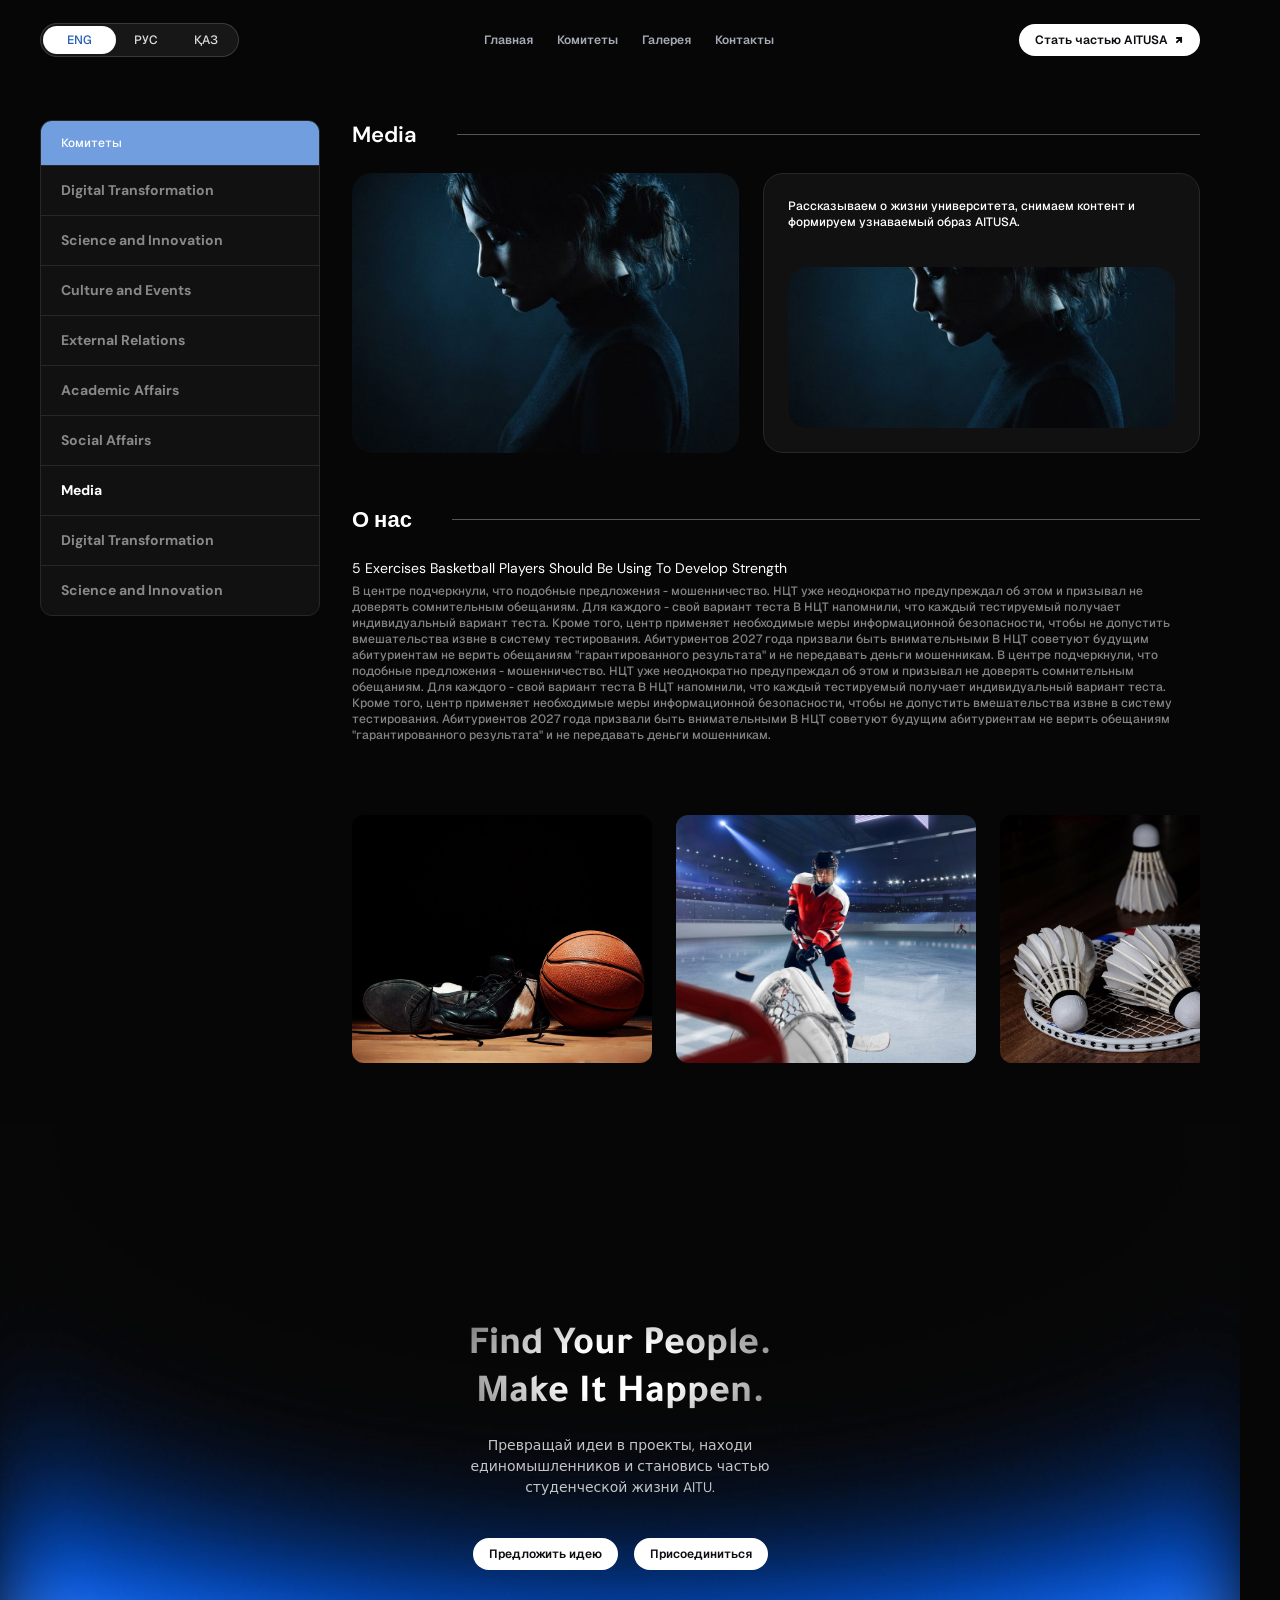
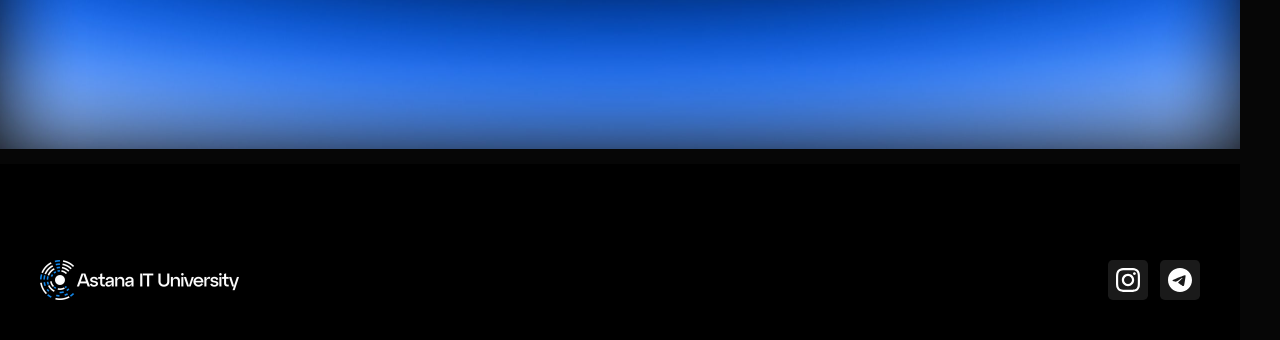
==== commit e34dfba5: "Precision pass vs Figma: hero bg fill, bento stats fonts, footer gradient/offsets, dropdown geometry" ====
--- a/committee.html
+++ b/committee.html
@@ -4,7 +4,7 @@
 <meta charset="utf-8">
 <meta name="viewport" content="width=device-width, initial-scale=1">
 <title>AITUSA — Комитеты</title>
-<link rel="stylesheet" href="style.css?v=8">
+<link rel="stylesheet" href="style.css?v=14">
 </head>
 <body>
 <div class="page">
--- a/style.css
+++ b/style.css
@@ -44,18 +44,20 @@
 .nav li { position: relative; padding: 10px 0; }
 
 /* committees dropdown (55:669) */
-.dropdown { display: none; position: absolute; top: 28px; left: 0; width: 360px; padding: 14px; border-radius: 12px; background: #15161a; border: 1px solid var(--glass-line); box-shadow: 0 20px 60px rgba(0, 0, 0, .6); }
-.nav li:hover .dropdown { display: block; }
-.dropdown a { display: flex; gap: 12px; align-items: flex-start; padding: 12px 10px; border-radius: 8px; }
-.dropdown a:hover { background: var(--glass); }
-.dropdown .ic { flex: none; width: 28px; height: 28px; border-radius: 6px; background: var(--blue-soft); display: grid; place-items: center; }
-.dropdown .ic img { width: 16px; height: 16px; }
-.dropdown b { display: block; font: 700 12px/1.2 Geist, sans-serif; color: #fff; }
-.dropdown span { display: block; margin-top: 4px; font: 400 10px/1.3 Geist, sans-serif; color: var(--muted); }
+.dropdown { display: none; position: absolute; top: 38px; left: -87px; width: 360px; padding: 12px 24px 24px; border-radius: 24px; background: var(--card); border: 1px solid var(--line); box-shadow: 0 12px 24px rgba(0, 0, 0, .125); }
+.nav li:hover .dropdown, .nav li.open .dropdown { display: block; }
+.dropdown a { display: flex; gap: 16px; align-items: flex-start; }
+.dropdown a:not(.x) { margin-top: 12px; }
+.dropdown .x { display: none; }
+.dropdown .ic { flex: none; width: 36px; height: 36px; border-radius: 9px; background: var(--blue-soft); display: grid; place-items: center; }
+.dropdown .ic img { width: 18px; height: 18px; }
+.dropdown a.bright .ic { background: var(--blue); }
+.dropdown b { display: block; font: 700 14px/21px 'DM Sans', sans-serif; color: #fff; }
+.dropdown span { display: block; margin-top: 2px; font: 400 12px/17px 'DM Sans', sans-serif; color: rgba(255, 255, 255, .52); }
 
 /* ---------- hero ---------- */
 .hero { position: relative; height: 1007px; overflow: hidden; }
-.hero .bg { left: 17px; top: -42px; width: 1362px; height: 763px; }
+.hero .bg { left: 17px; top: -42px; width: 1362px; height: 763px; object-fit: cover; opacity: .8; }
 .hero .glow { left: 468px; top: 272px; width: 445px; height: 410px; border-radius: 50%; background: rgba(255, 255, 255, .08); filter: blur(200px); }
 .hero .cat { left: 228px; top: 144px; width: 780px; height: 780px; }
 .hero > * { position: absolute; }
@@ -115,13 +117,13 @@
 .avatars { display: grid; grid-template-columns: repeat(3, 58px); gap: 8px; }
 .avatars img { width: 58px; height: 58px; border-radius: 50%; object-fit: cover; }
 .b-team .stat { display: flex; align-items: baseline; justify-content: space-between; margin-top: 60px; }
-.b-team b { font: 700 40px/48px 'DM Sans', sans-serif; }
-.b-team span { font: 500 10px/1 'DM Sans', sans-serif; }
+.b-team b { font: 700 40px/48px Tajawal, sans-serif; }
+.b-team span { font: 400 11px/15px Geist, sans-serif; color: #555; }
 .b-events { width: 240px; background: var(--card); border: 1px solid var(--line); padding: 24px; display: flex; flex-direction: column; position: relative; }
 .b-events .top { display: flex; justify-content: space-between; align-items: flex-start; }
-.b-events b { font: 700 36px/48px 'DM Sans', sans-serif; }
-.b-events small { display: block; font-size: 10px; color: rgba(255, 255, 255, .5); letter-spacing: .3px; }
-.shield { right: 24px; top: 34px; width: 44px; height: 44px; border-radius: 50%; }
+.b-events b { font: 700 40px/48px Tajawal, sans-serif; }
+.b-events small { display: block; margin-top: 2px; font: 400 11px/15px Geist, sans-serif; color: rgba(255, 255, 255, .31); }
+.shield { right: 24px; top: 34px; width: 44px; height: 44px; border-radius: 50%; padding: 8px; }
 .shield img { width: 28px; height: 28px; }
 .b-events p { margin-top: auto; }
 .b-portrait { width: 180px; object-fit: cover; }
@@ -161,10 +163,10 @@
 .footer { margin-top: 200px; }
 .cta { position: relative; height: 626px; padding-top: 200px; text-align: center; overflow: hidden; z-index: 0; }
 .cta::before { content: ''; position: absolute; left: -90px; top: -90px; width: 1420px; height: 806px; background: url(assets/footer-glow.jpg) 0 0 / 100% 100%; z-index: -1; } /* рендер Gradient+Blur, blur 90 = отступ */
-.cta h2 { background: linear-gradient(90deg, #8a8d96, #fff 50%, #8a8d96); -webkit-background-clip: text; background-clip: text; color: transparent; }
+.cta h2 { display: inline-block; white-space: nowrap; background: radial-gradient(65% 100% at 50% 50%, #fff 30%, rgba(255, 255, 255, .4)); -webkit-background-clip: text; background-clip: text; color: transparent; }
 .cta p { margin: 16px auto 0; width: 404px; font-size: 14px; line-height: 21px; color: #c5c5c5; }
 .cta .center { margin-top: 40px; gap: 16px; }
-.bottom { margin-top: 15px; height: 176px; padding: 96px 40px 0; display: flex; justify-content: space-between; align-items: center; background: #000; }
+.bottom { margin-top: 15px; height: 176px; padding: 96px 40px 0; display: flex; justify-content: space-between; align-items: flex-start; background: #000; }
 .bottom .logo { width: 199px; height: 40px; }
 .bottom .soc { display: flex; gap: 12px; }
 .bottom .soc a { width: 40px; height: 40px; border-radius: 4.8px; background: #1a1a1a; display: grid; place-items: center; }
@@ -173,6 +175,8 @@
 /* ---------- inner pages: shared ---------- */
 .inner { padding: 120px 40px 0; }
 .inner .footer { margin: 60px -40px 0; }
+.gallery-page .footer { margin-top: 103px; }
+.events-page .footer { margin-top: 64px; }
 
 /* ---------- committee page (51:120) ---------- */
 .committee { display: flex; gap: 32px; }
@@ -254,7 +258,7 @@
 .ev .img span { position: absolute; left: 20px; top: 20px; height: 27px; padding: 0 14px; border-radius: 100px; background: rgba(17, 17, 18, .24); backdrop-filter: blur(8px); font: 400 11px/27px Geist, sans-serif; }
 .ev .info { padding: 24px 24px 28px; display: flex; flex-direction: column; gap: 16px; }
 .ev .meta { display: flex; flex-direction: column; gap: 8px; }
-.ev .meta div { display: flex; align-items: center; gap: 8px; font: 500 12px/16px Geist, sans-serif; color: rgba(255, 255, 255, .64); }
+.ev .meta div { display: flex; align-items: center; gap: 8px; font: 500 12px/16px Geist, sans-serif; color: rgba(255, 255, 255, .64); white-space: nowrap; }
 .ev .meta img { width: 16px; height: 16px; }
 .ev h3 { font-size: 22px; line-height: 29px; }
 .ev p { font-size: 14px; line-height: 21px; color: rgba(255, 255, 255, .64); }
@@ -273,17 +277,12 @@
 
   /* bottom sheet комитетов (83:2088) */
   .dropdown { position: fixed; inset: auto 0 0; top: auto; width: auto; padding: 20px 16px 64px; border-radius: 0; border: 0; border-top: 1px solid var(--line); background: var(--card); box-shadow: 0 0 0 100vmax rgba(0, 0, 0, .84); display: none; z-index: 20; }
-  .dropdown::before { content: ''; display: block; width: 36px; height: 5px; margin: 0 auto 20px; border-radius: 4px; background: var(--line); }
+  .dropdown::before { content: ''; display: block; width: 36px; height: 5px; margin: 0 auto 8px; border-radius: 4px; background: var(--line); }
   .nav li:hover .dropdown { display: none; }
   .nav li.open .dropdown { display: block; }
-  .dropdown .x { position: absolute; right: 16px; top: 16px; padding: 0; }
+  .dropdown .x { display: block; position: absolute; right: 16px; top: 16px; margin: 0; }
   .dropdown .x img { width: 16px; height: 16px; }
-  .dropdown a { padding: 0; margin-top: 12px; gap: 16px; align-items: center; }
-  .dropdown .ic { width: 36px; height: 36px; border-radius: 9px; }
-  .dropdown .ic img { width: 18px; height: 18px; }
-  .dropdown a.bright .ic { background: var(--blue); }
-  .dropdown b { font: 700 14px/21px 'DM Sans', sans-serif; }
-  .dropdown span { margin-top: 2px; font: 400 12px/17px 'DM Sans', sans-serif; color: rgba(255, 255, 255, .52); }
+  .dropdown a { align-items: center; }
 
   /* hero */
   .hero { height: 844px; margin: 0 -16px; } /* full-bleed, дети сдвинуты на 16px */
@@ -356,21 +355,21 @@
 
   /* inner pages */
   .inner { padding: 88px 0 0; }
-  .inner .footer { margin: 60px -16px 0; }
+  .inner .footer, .gallery-page .footer, .events-page .footer { margin: 0 -16px 0; }
   .sec-head.m-only { display: flex; }
 
   /* committee (83:2229 список → 83:2954 детали) */
   .committee { flex-direction: column; }
   .sidebar { width: 100%; border: 0; border-radius: 0; background: none; overflow: visible; }
   .sidebar .head { display: none; }
-  .sidebar .search { display: block; width: 100%; height: 43px; margin: 12px 0 24px; padding: 0 16px; border-radius: 100px; border: 1px solid var(--line); background: #151516; color: #fff; font: 400 16px/19px 'DM Sans', sans-serif; outline: 0; }
+  .sidebar .search { display: block; width: 100%; height: 43px; margin: 12px 0; padding: 0 16px; border-radius: 100px; border: 1px solid var(--line); background: #151516; color: #fff; font: 400 16px/19px 'DM Sans', sans-serif; outline: 0; }
   .sidebar .search::placeholder { color: rgba(255, 255, 255, .32); }
   .sidebar a { display: flex; justify-content: space-between; align-items: center; margin-top: 8px; padding: 20px; border: 0; border-radius: 8px; background: #151516; color: rgba(255, 255, 255, .8); }
   .sidebar a::after { content: url(assets/ic-chevron-down.svg); rotate: -90deg; line-height: 0; }
   .committee .body { display: none; }
   .committee .body:target { display: flex; scroll-margin-top: 88px; }
   .committee:has(.body:target) .sidebar { display: none; }
-  .committee .about-row { gap: 12px; }
+  .committee .about-row { margin-top: 12px; gap: 12px; }
   .committee .about-row > img { width: 154px; }
   .committee .about-card img { height: 93px; }
   .committee .about-card p { height: auto; flex: 1; }
